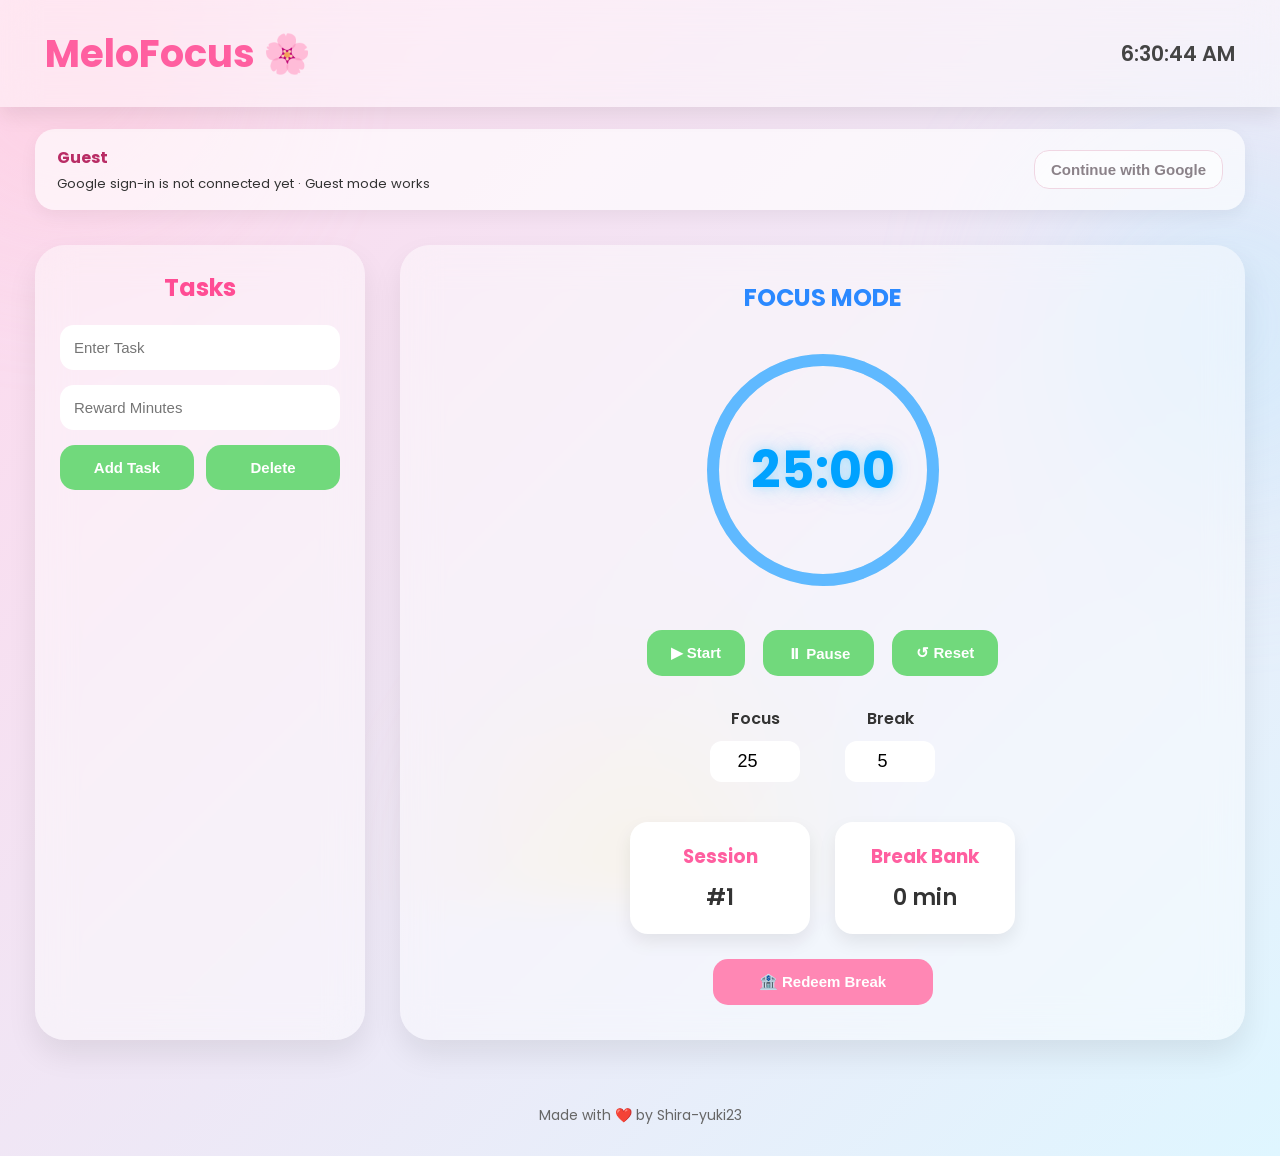
==== index.html @ cd3fe163 "Add session completion sound system" ====
<!DOCTYPE html>
<html lang="en">

<head>
    <meta charset="UTF-8">
    <meta name="viewport" content="width=device-width, initial-scale=1.0">
    <link rel="manifest" href="manifest.json">
    <link rel="icon" type="image/png" sizes="192x192" href="icons/icon-192.png">
    <meta name="theme-color" content="#4ade80">
    <title>MeloFocus</title>

    <!-- Google Font -->
    <link rel="preconnect" href="https://fonts.googleapis.com">
    <link rel="preconnect" href="https://fonts.gstatic.com" crossorigin>

    <link href="https://fonts.googleapis.com/css2?family=Poppins:wght@300;400;500;600;700&display=swap"
        rel="stylesheet">

    <link rel="stylesheet" href="style.css">
</head>

<body>

    <!-- Floating Background -->
    <div class="background">
        <div class="blob blob1"></div>
        <div class="blob blob2"></div>
        <div class="blob blob3"></div>
    </div>

    <!-- Header -->

    <header>

        <h1>MeloFocus 🌸</h1>

        <div id="currentTime">
            00:00:00
        </div>

    </header>


    <section class="account-bar" aria-label="Account">
        <div><strong id="accountName">Guest</strong><p id="syncStatus" role="status">Saved on this browser</p></div>
        <div class="account-actions">
            <button id="googleSignIn" type="button">Continue with Google</button>
            <button id="syncRetry" type="button" hidden>Retry sync</button>
            <button id="googleSignOut" type="button" hidden>Sign out</button>
        </div>
        <div id="syncConflict" hidden>
            <p>Progress changed on another device. Choose a copy to continue syncing.</p>
            <button id="useCloudProgress" type="button">Use cloud copy</button>
            <button id="keepLocalProgress" type="button">Keep this device</button>
        </div>
    </section>

    <main>

        <!-- ===================== -->
        <!-- LEFT PANEL -->
        <!-- ===================== -->

        <aside class="left-panel">

            <h2>Tasks</h2>

            <input
                type="text"
                id="taskInput"
                placeholder="Enter Task">

            <input
                type="number"
                id="rewardInput"
                placeholder="Reward Minutes">

            <div class="task-buttons">

                <button id="addTaskBtn">
                    Add Task
                </button>

                <button id="deleteTaskBtn">
                    Delete
                </button>

            </div>

            <ul id="taskList">

            </ul>

        </aside>



        <!-- ===================== -->
        <!-- TIMER -->
        <!-- ===================== -->

        <section class="timer-panel">

            <h2 id="modeLabel">
                FOCUS MODE
            </h2>


            <div class="timer-circle">

                <svg width="260" height="260">

                    <circle
                        cx="130"
                        cy="130"
                        r="110"
                        class="bg-circle">
                    </circle>

                    <circle
                        cx="130"
                        cy="130"
                        r="110"
                        class="progress-circle"
                        id="progressCircle">
                    </circle>

                </svg>

                <div class="timer-text"
                    id="timer">

                    25:00

                </div>

            </div>



            <div class="timer-buttons">

                <button id="startBtn">
                    ▶ Start
                </button>

                <button id="pauseBtn">
                    ⏸ Pause
                </button>

                <button id="resetBtn">
                    ↺ Reset
                </button>

            </div>



            <div class="settings">

                <div class="setting-box">

                    <label>

                        Focus

                    </label>

                    <input
                        type="number"
                        id="focusMinutes"
                        value="25"
                        min="1"
                        max="300">

                </div>

                <div class="setting-box">

                    <label>

                        Break

                    </label>

                    <input
                        type="number"
                        id="breakMinutes"
                        value="5"
                        min="1"
                        max="120">

                </div>

            </div>



            <div class="stats">

                <div class="card">

                    <h3>

                        Session

                    </h3>

                    <p id="sessionCount">

                        #1

                    </p>

                </div>


                <div class="card">

                    <h3>

                        Break Bank

                    </h3>

                    <p id="breakBank">

                        0 min

                    </p>

                </div>

            </div>


            <button
                id="redeemBtn"
                class="redeem">

                🏦 Redeem Break

            </button>

        </section>

    </main>



    <!-- ========================== -->
    <!-- BREAK POPUP -->
    <!-- ========================== -->

    <div
        id="popupOverlay"
        class="hidden">

        <div class="popup">

            <h2>

                🌸 Session Complete

            </h2>

            <p>

                Would you like to take a break?

                <span id="breakDecisionCountdown" style="display: block; font-size: 0.85em; margin-top: 8px;">Focus starts automatically in 20 seconds.</span>

            </p>

            <div class="popup-buttons">

                <button
                    id="takeBreak">

                    Yes

                </button>

                <button
                    id="skipBreak">

                    Skip & Earn

                </button>

            </div>

        </div>

    </div>



    <!-- ========================== -->
    <!-- REDEEM POPUP -->
    <!-- ========================== -->

    <div
        id="redeemOverlay"
        class="hidden">

        <div class="popup">

            <h2>

                Redeem Break 🌸

            </h2>

            <p>

                How many minutes?

            </p>

            <input
                type="number"
                id="redeemMinutes"
                value="5"
                min="1">

            <div class="popup-buttons">

                <button
                    id="confirmRedeem">

                    Start Break

                </button>

                <button
                    id="cancelRedeem">

                    Cancel

                </button>

            </div>

        </div>

    </div>



    <!-- ========================== -->
    <!-- FOOTER -->
    <!-- ========================== -->

    <footer>

        Made with ❤️ by Shira-yuki23

    </footer>


    <script src="script.js"></script>
    <script src="firebase-config.js"></script>
    <script src="google-account.js"></script>

</body>

</html>
---- style.css ----
/* ===================================
   MELOFOCUS
   STYLE.CSS
   PART 2A
=================================== */

*{
    margin:0;
    padding:0;
    box-sizing:border-box;
}

body{

    font-family:'Poppins',sans-serif;

    background:linear-gradient(135deg,#ffd8ec,#dff6ff);

    min-height:100vh;

    overflow-x:hidden;

    color:#333;
}


/* ===============================
   Floating Background
================================ */

.background{

    position:fixed;

    inset:0;

    z-index:-2;

    overflow:hidden;
}

.blob{

    position:absolute;

    border-radius:50%;

    filter:blur(90px);

    opacity:.45;

    animation:float 15s ease-in-out infinite;
}

.blob1{

    width:300px;

    height:300px;

    background:#ffc6d9;

    top:-80px;

    left:-80px;
}

.blob2{

    width:350px;

    height:350px;

    background:#bde9ff;

    right:-120px;

    top:150px;

    animation-delay:3s;
}

.blob3{

    width:260px;

    height:260px;

    background:#ffe9a8;

    bottom:-100px;

    left:40%;

    animation-delay:6s;
}

@keyframes float{

    0%{

        transform:translateY(0px)
                  translateX(0px);
    }

    50%{

        transform:translateY(-35px)
                  translateX(25px);
    }

    100%{

        transform:translateY(0px)
                  translateX(0px);
    }

}



/* ===============================
 Header
================================ */

header{

    display:flex;

    justify-content:space-between;

    align-items:center;

    padding:25px 45px;

    background:rgba(255,255,255,.45);

    backdrop-filter:blur(18px);

    box-shadow:0 8px 20px rgba(0,0,0,.08);
}

header h1{

    font-size:2.4rem;

    color:#ff5fa0;
}

#currentTime{

    font-size:1.3rem;

    font-weight:600;

    color:#444;
}


/* ===============================
 Layout
================================ */

main{

    display:grid;

    grid-template-columns:330px 1fr;

    gap:35px;

    padding:35px;

}


/* ===============================
 Left Panel
================================ */

.left-panel{

    background:rgba(255,255,255,.45);

    backdrop-filter:blur(18px);

    border-radius:30px;

    padding:25px;

    box-shadow:0 15px 30px rgba(0,0,0,.08);

}

.left-panel h2{

    text-align:center;

    color:#ff4d94;

    margin-bottom:20px;
}

.left-panel input{

    width:100%;

    padding:14px;

    margin-bottom:15px;

    border:none;

    border-radius:14px;

    background:white;

    font-size:15px;

    outline:none;
}

.task-buttons{

    display:flex;

    gap:12px;

    margin-bottom:20px;
}

.task-buttons button{

    flex:1;
}


/* ===============================
 Task List
================================ */

#taskList{

    list-style:none;

    display:flex;

    flex-direction:column;

    gap:12px;

    max-height:470px;

    overflow-y:auto;
}

#taskList li{

    background:white;

    border-radius:15px;

    padding:14px;

    display:flex;

    justify-content:space-between;

    align-items:center;

    box-shadow:0 5px 15px rgba(0,0,0,.08);

    transition:.3s;
}

#taskList li:hover{

    transform:translateY(-3px);
}


/* ===============================
 Timer Panel
================================ */

.timer-panel{

    background:rgba(255,255,255,.45);

    backdrop-filter:blur(18px);

    border-radius:30px;

    padding:35px;

    display:flex;

    flex-direction:column;

    align-items:center;

    box-shadow:0 15px 30px rgba(0,0,0,.08);

}

#modeLabel{

    color:#2b89ff;

    margin-bottom:25px;

    font-size:1.5rem;
}


/* ===============================
 Timer Circle
================================ */

.timer-circle{

    position:relative;

    width:260px;

    height:260px;

    margin-bottom:30px;
}

.timer-circle svg{

    transform:rotate(-90deg);
}

.bg-circle{

    fill:none;

    stroke:#ececec;

    stroke-width:12;
}

.progress-circle{

    fill:none;

    stroke:#5fb9ff;

    stroke-width:12;

    stroke-linecap:round;

    stroke-dasharray:691;

    stroke-dashoffset:0;

    transition:stroke-dashoffset .8s linear;
}

.timer-text{

    position:absolute;

    inset:0;

    display:flex;

    justify-content:center;

    align-items:center;

    font-size:3.2rem;

    font-weight:700;

    color:#00a2ff;
}


/* ===============================
 Buttons
================================ */

button{

    cursor:pointer;

    border:none;

    border-radius:15px;

    padding:14px 24px;

    font-size:15px;

    font-weight:600;

    transition:.3s;
}

button:hover{

    transform:translateY(-3px);

    box-shadow:0 8px 18px rgba(0,0,0,.15);
}

.timer-buttons{

    display:flex;

    gap:18px;

    margin-bottom:30px;
}

.timer-buttons button{

    background:#71d97c;

    color:white;
}

.task-buttons button{

    background:#71d97c;

    color:white;
}

.redeem{

    background:#ff87b4;

    color:white;

    margin-top:25px;

    width:220px;
}


/* ===============================
 Settings
================================ */

.settings{

    display:flex;

    gap:45px;

    margin-bottom:30px;
}

.setting-box{

    text-align:center;
}

.setting-box label{

    display:block;

    margin-bottom:10px;

    font-weight:600;
}

.setting-box input{

    width:90px;

    padding:10px;

    border:none;

    border-radius:12px;

    text-align:center;

    font-size:18px;
}


/* ===============================
 Stats
================================ */

.stats{

    display:flex;

    gap:25px;

    margin-top:10px;
}

.card{

    width:180px;

    background:white;

    border-radius:18px;

    padding:20px;

    text-align:center;

    box-shadow:0 8px 18px rgba(0,0,0,.08);
}

.card h3{

    color:#ff5fa0;

    margin-bottom:10px;
}

.card p{

    font-size:22px;

    font-weight:600;
}


/* ===============================
 Footer
================================ */

footer{

    text-align:center;

    padding:30px;

    color:#666;

    font-size:14px;
}
/* ===================================
   MELOFOCUS
   STYLE.CSS
   PART 2B
=================================== */


/* ===============================
   Hidden Utility
================================ */

.hidden{
    display:none;
}


/* ===============================
   Popup Overlay
================================ */

#popupOverlay,
#redeemOverlay{

    position:fixed;

    inset:0;

    background:rgba(0,0,0,.45);

    display:flex;

    justify-content:center;

    align-items:center;

    z-index:1000;

    animation:fadeIn .3s;
}


/* when JS adds .hidden */

#popupOverlay.hidden,
#redeemOverlay.hidden{

    display:none;
}


.popup{

    width:360px;

    background:white;

    border-radius:25px;

    padding:35px;

    text-align:center;

    box-shadow:0 20px 40px rgba(0,0,0,.18);

    animation:popup .35s ease;
}

.popup h2{

    color:#ff5fa0;

    margin-bottom:18px;
}

.popup p{

    margin-bottom:20px;

    color:#555;
}

.popup input{

    width:100%;

    padding:14px;

    border:none;

    border-radius:14px;

    background:#f3f6fb;

    text-align:center;

    font-size:18px;

    margin-bottom:20px;

    outline:none;
}

.popup-buttons{

    display:flex;

    gap:12px;
}

.popup-buttons button{

    flex:1;

    background:#71d97c;

    color:white;
}

.popup-buttons button:last-child{

    background:#ff8cb5;
}



/* ===============================
   Task Items
================================ */

.task-item{

    display:flex;

    align-items:center;

    gap:12px;
}

.task-item input[type="checkbox"]{

    width:20px;

    height:20px;

    accent-color:#6dcf79;

    cursor:pointer;
}

.task-name{

    font-weight:500;
}

.reward{

    color:#ff5fa0;

    font-size:14px;

    font-weight:600;
}



/* ===============================
   Scrollbar
================================ */

#taskList::-webkit-scrollbar{

    width:8px;
}

#taskList::-webkit-scrollbar-thumb{

    background:#ffd1e3;

    border-radius:20px;
}

#taskList::-webkit-scrollbar-track{

    background:transparent;
}



/* ===============================
   Inputs
================================ */

input{

    transition:.25s;
}

input:focus{

    box-shadow:0 0 0 3px rgba(126,192,255,.35);
}



/* ===============================
   Button Effects
================================ */

button:active{

    transform:scale(.96);
}

button:hover{

    filter:brightness(1.05);
}



/* ===============================
   Card Hover
================================ */

.card{

    transition:.3s;
}

.card:hover{

    transform:translateY(-6px);

    box-shadow:0 15px 30px rgba(0,0,0,.12);
}



/* ===============================
   Timer Glow
================================ */

.timer-text{

    text-shadow:

    0 0 10px rgba(0,180,255,.20),

    0 0 20px rgba(0,180,255,.18),

    0 0 40px rgba(0,180,255,.12);
}



/* ===============================
   Header Animation
================================ */

header h1{

    animation:fadeDown .8s;
}



/* ===============================
   Animations
================================ */

@keyframes popup{

    from{

        opacity:0;

        transform:translateY(35px) scale(.9);
    }

    to{

        opacity:1;

        transform:translateY(0) scale(1);
    }
}

@keyframes fadeIn{

    from{

        opacity:0;
    }

    to{

        opacity:1;
    }
}

@keyframes fadeDown{

    from{

        opacity:0;

        transform:translateY(-20px);
    }

    to{

        opacity:1;

        transform:translateY(0);
    }
}



/* ===============================
   Responsive
================================ */

@media(max-width:1000px){

    main{

        grid-template-columns:1fr;
    }

    .left-panel{

        order:2;
    }

    .timer-panel{

        order:1;
    }

    .stats{

        flex-direction:column;

        align-items:center;
    }

    .settings{

        flex-direction:column;

        gap:20px;
    }

    .timer-buttons{

        flex-wrap:wrap;

        justify-content:center;
    }

}



@media(max-width:650px){

    header{

        flex-direction:column;

        gap:15px;

        text-align:center;
    }

    .timer-circle{

        width:220px;

        height:220px;
    }

    .timer-circle svg{

        width:220px;

        height:220px;
    }

    .timer-text{

        font-size:2.5rem;
    }

    .popup{

        width:90%;
    }

    .card{

        width:100%;
    }

    .redeem{

        width:100%;
    }

    .timer-buttons button{

        width:100%;
    }

}



/* ===============================
   Nice Selection
================================ */

::selection{

    background:#ffc6df;

    color:#333;
}

/* Google account and sync */
.account-bar { margin: 22px 35px 0; padding: 16px 22px; border-radius: 20px;
    display: flex; align-items: center; justify-content: space-between; gap: 14px; flex-wrap: wrap;
    background: rgba(255,255,255,.65); box-shadow: 0 6px 18px rgba(0,0,0,.05); }
.account-bar strong { color: #b92c65; }
.account-bar p { font-size: .82rem; margin-top: 4px; }
.account-actions { display: flex; gap: 10px; flex-wrap: wrap; }
.account-bar button { background: white; border: 1px solid #ecc2d3; color: #44343c; padding: 10px 16px; }
.account-bar button:disabled { opacity: .6; cursor: default; transform: none; }
.account-bar [hidden] { display: none; }
#syncConflict { width: 100%; border-top: 1px solid #ecc2d3; padding-top: 12px; }
#syncConflict button { margin: 10px 8px 0 0; }
@media(max-width:650px) { .account-bar { margin: 18px 20px 0; } }
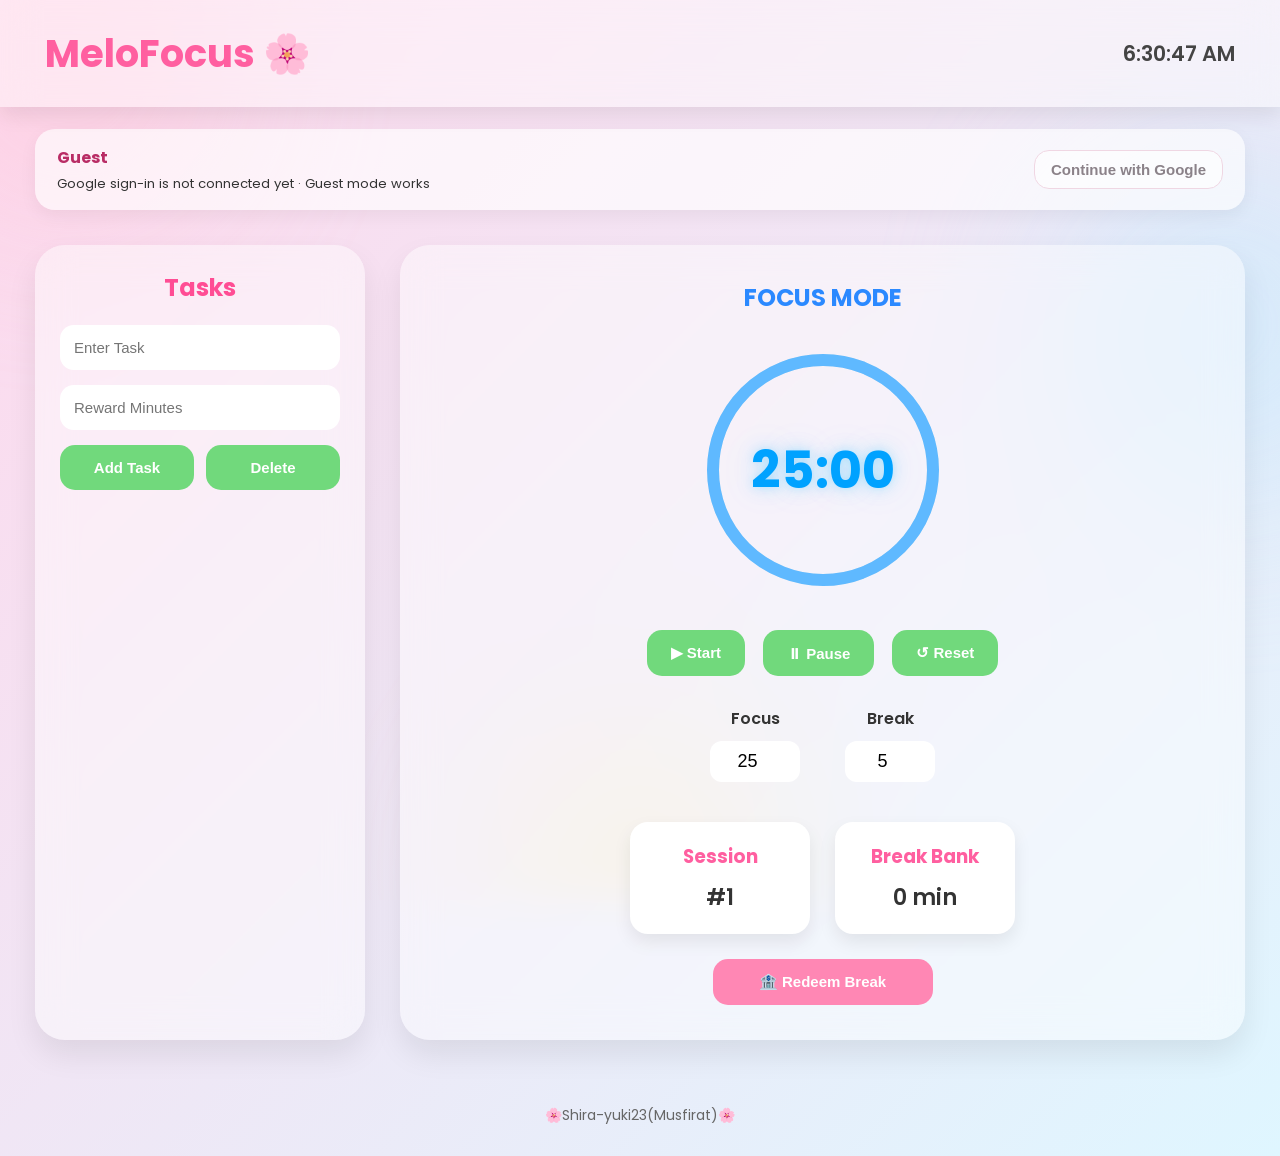
==== commit 1d605ffb: "Update footer text with new signature" ====
--- a/index.html
+++ b/index.html
@@ -354,7 +354,7 @@
 
     <footer>
 
-        Made with ❤️ by Shira-yuki23
+         🌸Shira-yuki23(Musfirat)🌸
 
     </footer>
 
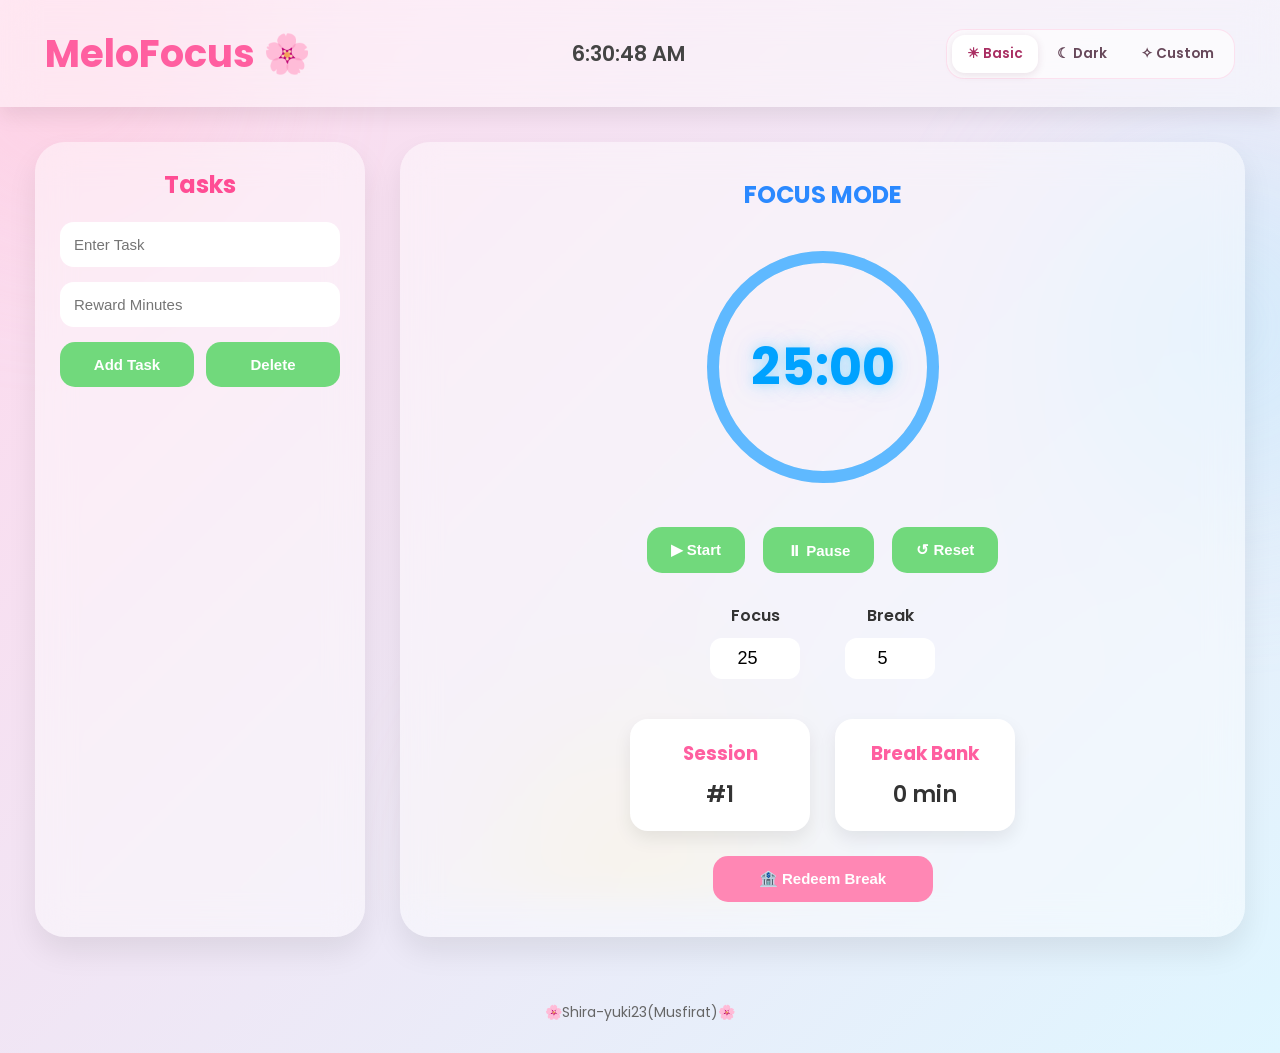
==== commit 09f32371: "Update Melo Timer" ====
--- a/index.html
+++ b/index.html
@@ -16,6 +16,7 @@
     <link href="https://fonts.googleapis.com/css2?family=Poppins:wght@300;400;500;600;700&display=swap"
         rel="stylesheet">
 
+    <script src="theme.js"></script>
     <link rel="stylesheet" href="style.css">
 </head>
 
@@ -38,21 +39,20 @@
             00:00:00
         </div>
 
+        <div class="theme-switch" role="group" aria-label="Appearance">
+            <button type="button" data-theme-choice="basic" aria-pressed="true">☀ Basic</button>
+            <button type="button" data-theme-choice="dark" aria-pressed="false">☾ Dark</button>
+            <button type="button" data-theme-choice="custom" aria-pressed="false">✧ Custom</button>
+        </div>
     </header>
 
 
-    <section class="account-bar" aria-label="Account">
-        <div><strong id="accountName">Guest</strong><p id="syncStatus" role="status">Saved on this browser</p></div>
-        <div class="account-actions">
-            <button id="googleSignIn" type="button">Continue with Google</button>
-            <button id="syncRetry" type="button" hidden>Retry sync</button>
-            <button id="googleSignOut" type="button" hidden>Sign out</button>
-        </div>
-        <div id="syncConflict" hidden>
-            <p>Progress changed on another device. Choose a copy to continue syncing.</p>
-            <button id="useCloudProgress" type="button">Use cloud copy</button>
-            <button id="keepLocalProgress" type="button">Keep this device</button>
-        </div>
+    <section id="customBackgroundPicker" class="background-picker" aria-label="Custom backgrounds" hidden>
+        <div class="background-picker-heading">
+            <h2>Choose your scenery</h2>
+            <p id="selectedBackground" role="status">Moon</p>
+        </div>
+        <div id="backgroundChoices" class="background-choices" role="group" aria-label="Background choices"></div>
     </section>
 
     <main>
@@ -360,8 +360,6 @@
 
 
     <script src="script.js"></script>
-    <script src="firebase-config.js"></script>
-    <script src="google-account.js"></script>
 
 </body>
 
--- a/style.css
+++ b/style.css
@@ -972,16 +972,91 @@
     color:#333;
 }
 
-/* Google account and sync */
-.account-bar { margin: 22px 35px 0; padding: 16px 22px; border-radius: 20px;
-    display: flex; align-items: center; justify-content: space-between; gap: 14px; flex-wrap: wrap;
-    background: rgba(255,255,255,.65); box-shadow: 0 6px 18px rgba(0,0,0,.05); }
-.account-bar strong { color: #b92c65; }
-.account-bar p { font-size: .82rem; margin-top: 4px; }
-.account-actions { display: flex; gap: 10px; flex-wrap: wrap; }
-.account-bar button { background: white; border: 1px solid #ecc2d3; color: #44343c; padding: 10px 16px; }
-.account-bar button:disabled { opacity: .6; cursor: default; transform: none; }
-.account-bar [hidden] { display: none; }
-#syncConflict { width: 100%; border-top: 1px solid #ecc2d3; padding-top: 12px; }
-#syncConflict button { margin: 10px 8px 0 0; }
-@media(max-width:650px) { .account-bar { margin: 18px 20px 0; } }
+/* Appearance: Basic keeps the original palette. */
+.theme-switch { display: inline-flex; gap: 4px; padding: 5px; border-radius: 18px;
+    background: rgba(255,255,255,.6); border: 1px solid rgba(255,95,160,.16); }
+.theme-switch button { padding: 9px 15px; border-radius: 13px; background: transparent;
+    color: #67485a; font: inherit; font-size: .85rem; font-weight: 600; }
+.theme-switch button[aria-pressed="true"] { background: #fff; color: #a92e62;
+    box-shadow: 0 2px 8px rgba(100,30,65,.12); }
+.theme-switch button:hover { transform: none; }
+button:focus-visible { outline: 3px solid #60b9ee; outline-offset: 3px; }
+html:is([data-theme="dark"], [data-theme="custom"]) { color-scheme: dark; --bank-text: #e9eaf1; --bank-negative: #ff9ba8; }
+html:is([data-theme="dark"], [data-theme="custom"]) body { background: linear-gradient(135deg,#10131c,#1a1b29); color: #e9eaf1; }
+html:is([data-theme="dark"], [data-theme="custom"]) .blob { opacity: .13; }
+html:is([data-theme="dark"], [data-theme="custom"]) .blob1 { background: #b2507c; }
+html:is([data-theme="dark"], [data-theme="custom"]) .blob2 { background: #4778a5; }
+html:is([data-theme="dark"], [data-theme="custom"]) .blob3 { background: #7b638b; }
+html:is([data-theme="dark"], [data-theme="custom"]) header { background: rgba(18,21,30,.88); box-shadow: 0 8px 24px rgba(0,0,0,.2); }
+html:is([data-theme="dark"], [data-theme="custom"]) header h1,
+html:is([data-theme="dark"], [data-theme="custom"]) .left-panel h2,
+html:is([data-theme="dark"], [data-theme="custom"]) .card h3,
+html:is([data-theme="dark"], [data-theme="custom"]) .popup h2 { color: #ffadd0; }
+html:is([data-theme="dark"], [data-theme="custom"]) #currentTime { color: #d8d9e6; }
+html:is([data-theme="dark"], [data-theme="custom"]) .left-panel,
+html:is([data-theme="dark"], [data-theme="custom"]) .timer-panel { background: rgba(30,33,47,.88); box-shadow: 0 15px 30px rgba(0,0,0,.22);
+    border: 1px solid rgba(193,201,231,.09); }
+html:is([data-theme="dark"], [data-theme="custom"]) .left-panel input,
+html:is([data-theme="dark"], [data-theme="custom"]) .setting-box input,
+html:is([data-theme="dark"], [data-theme="custom"]) .popup input { background: #141923; color: #f1eff8; border: 1px solid #41495d; }
+html:is([data-theme="dark"], [data-theme="custom"]) input::placeholder { color: #a9adbf; opacity: 1; }
+html:is([data-theme="dark"], [data-theme="custom"]) input:focus { box-shadow: 0 0 0 3px rgba(142,200,255,.25); }
+html:is([data-theme="dark"], [data-theme="custom"]) #taskList li,
+html:is([data-theme="dark"], [data-theme="custom"]) .card { background: #272c3c; color: #e9eaf1; box-shadow: 0 5px 16px rgba(0,0,0,.16); }
+html:is([data-theme="dark"], [data-theme="custom"]) #taskList li.selected { outline: 2px solid #e6a1c1; outline-offset: -2px; }
+html:is([data-theme="dark"], [data-theme="custom"]) .reward { color: #ffadd0; }
+html:is([data-theme="dark"], [data-theme="custom"]) #modeLabel { color: #a7cfff; }
+html:is([data-theme="dark"], [data-theme="custom"]) .timer-text { color: #b4d9ff; text-shadow: 0 0 25px rgba(125,184,255,.15); }
+html:is([data-theme="dark"], [data-theme="custom"]) .bg-circle { stroke: #343b50; }
+html:is([data-theme="dark"], [data-theme="custom"]) .progress-circle { stroke: #9bcaff; }
+html:is([data-theme="dark"], [data-theme="custom"]) .timer-buttons button,
+html:is([data-theme="dark"], [data-theme="custom"]) .task-buttons button,
+html:is([data-theme="dark"], [data-theme="custom"]) .popup-buttons button { background: #9bd8ba; color: #14281f; }
+html:is([data-theme="dark"], [data-theme="custom"]) .redeem,
+html:is([data-theme="dark"], [data-theme="custom"]) .popup-buttons button:last-child { background: #e8acca; color: #34202d; }
+html:is([data-theme="dark"], [data-theme="custom"]) #popupOverlay,
+html:is([data-theme="dark"], [data-theme="custom"]) #redeemOverlay { background: rgba(5,8,15,.78); }
+html:is([data-theme="dark"], [data-theme="custom"]) .popup { background: #222737; border: 1px solid #41495d; box-shadow: 0 20px 60px rgba(0,0,0,.45); }
+html:is([data-theme="dark"], [data-theme="custom"]) .popup p,
+html:is([data-theme="dark"], [data-theme="custom"]) footer { color: #bac0d2; }
+html:is([data-theme="dark"], [data-theme="custom"]) #taskList::-webkit-scrollbar-thumb { background: #675267; }
+html:is([data-theme="dark"], [data-theme="custom"]) .theme-switch { background: #1c2130; border-color: #41495d; }
+html:is([data-theme="dark"], [data-theme="custom"]) .theme-switch button { color: #bac0d2; }
+html:is([data-theme="dark"], [data-theme="custom"]) .theme-switch button[aria-pressed="true"] { background: #3b3146; color: #ffd1e5; box-shadow: none; }
+html:is([data-theme="dark"], [data-theme="custom"]) ::selection { background: #71516b; color: #fff; }
+@media (min-width:651px) and (max-width:950px) { header { flex-wrap: wrap; gap: 18px; } }
+@media (prefers-reduced-motion: reduce) { .blob { animation: none; } }
+/* Custom GIF scenery */
+html[data-theme="custom"] .background {
+    background-color: #111723;
+    background-image: linear-gradient(rgba(8,12,22,.2), rgba(8,12,22,.38)), var(--custom-background);
+    background-size: cover;
+    background-position: center;
+    background-repeat: no-repeat;
+}
+html[data-theme="custom"] .blob { display: none; }
+html[data-theme="custom"] header { background: rgba(15,19,29,.72); }
+html[data-theme="custom"] .left-panel,
+html[data-theme="custom"] .timer-panel { background: rgba(22,27,40,.72); backdrop-filter: blur(12px); }
+html[data-theme="custom"] footer { color: #eeeefa; text-shadow: 0 1px 4px #000; }
+.background-picker { margin: 22px 35px 0; padding: 18px 22px; border-radius: 24px;
+    background: rgba(18,23,35,.83); border: 1px solid rgba(200,210,240,.15); backdrop-filter: blur(12px); }
+.background-picker[hidden] { display: none; }
+.background-picker-heading { display: flex; align-items: baseline; justify-content: space-between; gap: 12px; margin-bottom: 12px; }
+.background-picker h2 { font-size: 1rem; color: #ffbdd8; }
+.background-picker p { font-size: .85rem; color: #ccd8ed; }
+.background-choices { display: grid; grid-template-columns: repeat(5,minmax(0,1fr)); gap: 12px; }
+.background-choice { padding: 5px; overflow: hidden; min-width: 0; border: 2px solid transparent;
+    background: #252c3d; color: #e9eaf1; border-radius: 14px; }
+.background-choice img { display: block; width: 100%; height: 85px; object-fit: cover; border-radius: 8px; }
+.background-choice span { display: block; padding: 7px 2px 3px; font-size: .8rem; }
+.background-choice[aria-pressed="true"] { border-color: #ffc0db; background: #453347; }
+.background-choice[aria-pressed="true"] span::before { content: "✓ "; }
+.background-choice:hover { transform: translateY(-2px); }
+@media(max-width:950px) { header { flex-wrap: wrap; gap: 16px; } }
+@media(max-width:650px) {
+    .background-picker { margin: 20px 20px 0; padding: 16px; }
+    .background-choices { grid-template-columns: repeat(2,minmax(0,1fr)); gap: 10px; }
+    .background-choice img { height: 90px; }
+    .theme-switch button { padding: 9px 12px; }
+}
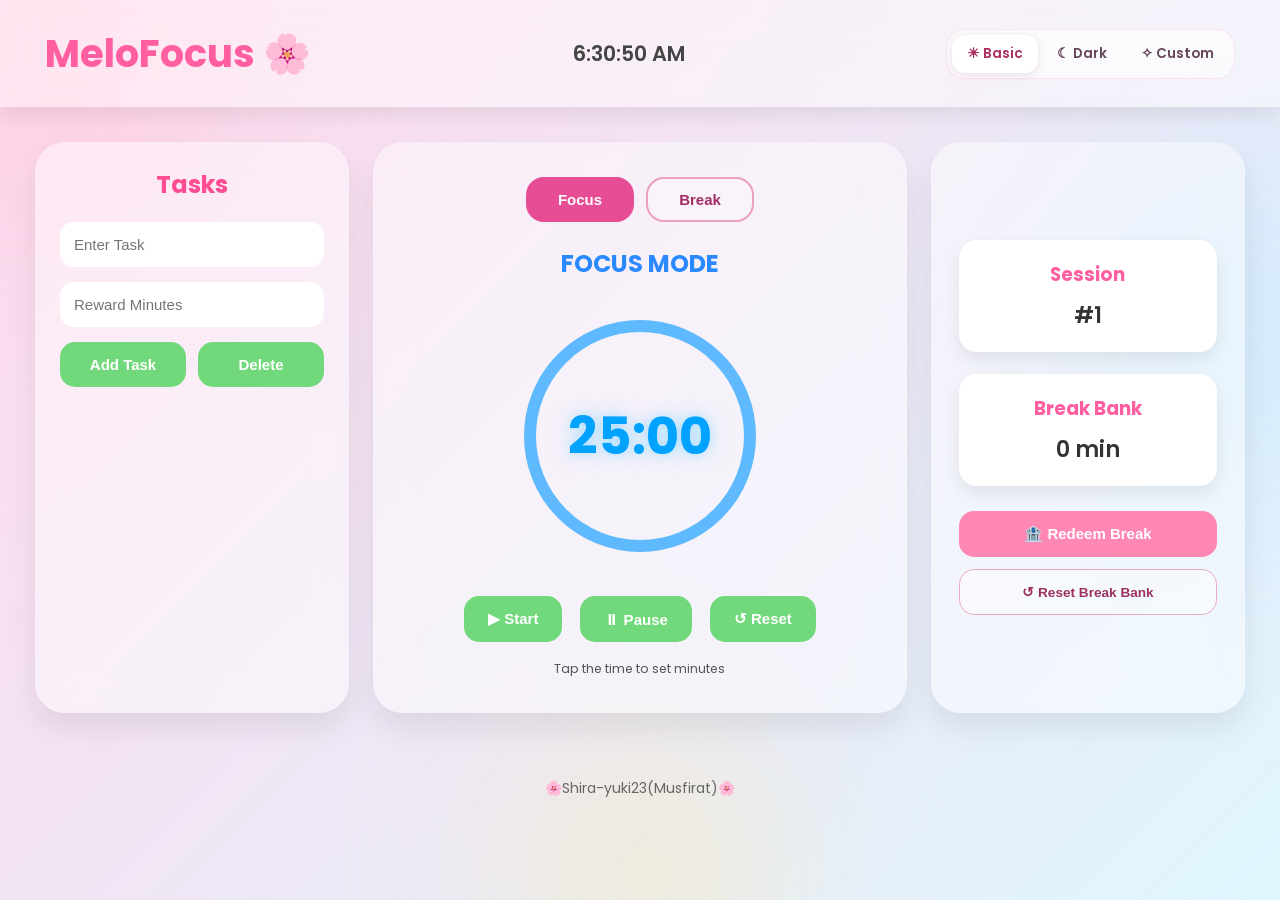
==== commit 94774531: "3tier" ====
--- a/index.html
+++ b/index.html
@@ -39,23 +39,21 @@
             00:00:00
         </div>
 
+        <div class="appearance-controls">
         <div class="theme-switch" role="group" aria-label="Appearance">
             <button type="button" data-theme-choice="basic" aria-pressed="true">☀ Basic</button>
             <button type="button" data-theme-choice="dark" aria-pressed="false">☾ Dark</button>
             <button type="button" data-theme-choice="custom" aria-pressed="false">✧ Custom</button>
         </div>
+        <label id="customBackgroundPicker" class="scenery-select" hidden>
+            <span>Scenery</span>
+            <select id="backgroundChoices" aria-label="Choose scenery"></select>
+        </label>
+        </div>
     </header>
 
 
-    <section id="customBackgroundPicker" class="background-picker" aria-label="Custom backgrounds" hidden>
-        <div class="background-picker-heading">
-            <h2>Choose your scenery</h2>
-            <p id="selectedBackground" role="status">Moon</p>
-        </div>
-        <div id="backgroundChoices" class="background-choices" role="group" aria-label="Background choices"></div>
-    </section>
-
-    <main>
+<main>
 
         <!-- ===================== -->
         <!-- LEFT PANEL -->
@@ -100,6 +98,10 @@
         <!-- ===================== -->
 
         <section class="timer-panel">
+            <div class="mode-switch" role="group" aria-label="Timer mode">
+                <button id="focusModeBtn" type="button" aria-pressed="true">Focus</button>
+                <button id="breakModeBtn" type="button" aria-pressed="false">Break</button>
+            </div>
 
             <h2 id="modeLabel">
                 FOCUS MODE
@@ -127,12 +129,7 @@
 
                 </svg>
 
-                <div class="timer-text"
-                    id="timer">
-
-                    25:00
-
-                </div>
+                <input class="timer-text" id="timer" type="text" inputmode="numeric" value="25:00" aria-label="Timer duration in minutes. Select Focus or Break, then edit here." autocomplete="off" spellcheck="false">
 
             </div>
 
@@ -156,46 +153,13 @@
 
 
 
-            <div class="settings">
-
-                <div class="setting-box">
-
-                    <label>
-
-                        Focus
-
-                    </label>
-
-                    <input
-                        type="number"
-                        id="focusMinutes"
-                        value="25"
-                        min="1"
-                        max="300">
-
-                </div>
-
-                <div class="setting-box">
-
-                    <label>
-
-                        Break
-
-                    </label>
-
-                    <input
-                        type="number"
-                        id="breakMinutes"
-                        value="5"
-                        min="1"
-                        max="120">
-
-                </div>
-
-            </div>
-
-
-
+            <p class="timer-edit-hint" id="timerEditHint">Tap the time to set minutes</p>
+            <input type="hidden" id="focusMinutes" value="25">
+            <input type="hidden" id="breakMinutes" value="5">
+
+        </section>
+
+        <section class="progress-panel" aria-label="Session and break bank">
             <div class="stats">
 
                 <div class="card">
@@ -241,6 +205,7 @@
                 🏦 Redeem Break
 
             </button>
+            <button id="resetBankBtn" type="button" class="reset-bank">↺ Reset Break Bank</button>
 
         </section>
 
--- a/style.css
+++ b/style.css
@@ -971,92 +971,145 @@
 
     color:#333;
 }
-
-/* Appearance: Basic keeps the original palette. */
-.theme-switch { display: inline-flex; gap: 4px; padding: 5px; border-radius: 18px;
-    background: rgba(255,255,255,.6); border: 1px solid rgba(255,95,160,.16); }
-.theme-switch button { padding: 9px 15px; border-radius: 13px; background: transparent;
-    color: #67485a; font: inherit; font-size: .85rem; font-weight: 600; }
-.theme-switch button[aria-pressed="true"] { background: #fff; color: #a92e62;
-    box-shadow: 0 2px 8px rgba(100,30,65,.12); }
-.theme-switch button:hover { transform: none; }
-button:focus-visible { outline: 3px solid #60b9ee; outline-offset: 3px; }
-html:is([data-theme="dark"], [data-theme="custom"]) { color-scheme: dark; --bank-text: #e9eaf1; --bank-negative: #ff9ba8; }
-html:is([data-theme="dark"], [data-theme="custom"]) body { background: linear-gradient(135deg,#10131c,#1a1b29); color: #e9eaf1; }
-html:is([data-theme="dark"], [data-theme="custom"]) .blob { opacity: .13; }
-html:is([data-theme="dark"], [data-theme="custom"]) .blob1 { background: #b2507c; }
-html:is([data-theme="dark"], [data-theme="custom"]) .blob2 { background: #4778a5; }
-html:is([data-theme="dark"], [data-theme="custom"]) .blob3 { background: #7b638b; }
-html:is([data-theme="dark"], [data-theme="custom"]) header { background: rgba(18,21,30,.88); box-shadow: 0 8px 24px rgba(0,0,0,.2); }
-html:is([data-theme="dark"], [data-theme="custom"]) header h1,
-html:is([data-theme="dark"], [data-theme="custom"]) .left-panel h2,
-html:is([data-theme="dark"], [data-theme="custom"]) .card h3,
-html:is([data-theme="dark"], [data-theme="custom"]) .popup h2 { color: #ffadd0; }
-html:is([data-theme="dark"], [data-theme="custom"]) #currentTime { color: #d8d9e6; }
-html:is([data-theme="dark"], [data-theme="custom"]) .left-panel,
-html:is([data-theme="dark"], [data-theme="custom"]) .timer-panel { background: rgba(30,33,47,.88); box-shadow: 0 15px 30px rgba(0,0,0,.22);
-    border: 1px solid rgba(193,201,231,.09); }
-html:is([data-theme="dark"], [data-theme="custom"]) .left-panel input,
-html:is([data-theme="dark"], [data-theme="custom"]) .setting-box input,
-html:is([data-theme="dark"], [data-theme="custom"]) .popup input { background: #141923; color: #f1eff8; border: 1px solid #41495d; }
-html:is([data-theme="dark"], [data-theme="custom"]) input::placeholder { color: #a9adbf; opacity: 1; }
-html:is([data-theme="dark"], [data-theme="custom"]) input:focus { box-shadow: 0 0 0 3px rgba(142,200,255,.25); }
-html:is([data-theme="dark"], [data-theme="custom"]) #taskList li,
-html:is([data-theme="dark"], [data-theme="custom"]) .card { background: #272c3c; color: #e9eaf1; box-shadow: 0 5px 16px rgba(0,0,0,.16); }
-html:is([data-theme="dark"], [data-theme="custom"]) #taskList li.selected { outline: 2px solid #e6a1c1; outline-offset: -2px; }
-html:is([data-theme="dark"], [data-theme="custom"]) .reward { color: #ffadd0; }
-html:is([data-theme="dark"], [data-theme="custom"]) #modeLabel { color: #a7cfff; }
-html:is([data-theme="dark"], [data-theme="custom"]) .timer-text { color: #b4d9ff; text-shadow: 0 0 25px rgba(125,184,255,.15); }
-html:is([data-theme="dark"], [data-theme="custom"]) .bg-circle { stroke: #343b50; }
-html:is([data-theme="dark"], [data-theme="custom"]) .progress-circle { stroke: #9bcaff; }
-html:is([data-theme="dark"], [data-theme="custom"]) .timer-buttons button,
-html:is([data-theme="dark"], [data-theme="custom"]) .task-buttons button,
-html:is([data-theme="dark"], [data-theme="custom"]) .popup-buttons button { background: #9bd8ba; color: #14281f; }
-html:is([data-theme="dark"], [data-theme="custom"]) .redeem,
-html:is([data-theme="dark"], [data-theme="custom"]) .popup-buttons button:last-child { background: #e8acca; color: #34202d; }
-html:is([data-theme="dark"], [data-theme="custom"]) #popupOverlay,
-html:is([data-theme="dark"], [data-theme="custom"]) #redeemOverlay { background: rgba(5,8,15,.78); }
-html:is([data-theme="dark"], [data-theme="custom"]) .popup { background: #222737; border: 1px solid #41495d; box-shadow: 0 20px 60px rgba(0,0,0,.45); }
-html:is([data-theme="dark"], [data-theme="custom"]) .popup p,
-html:is([data-theme="dark"], [data-theme="custom"]) footer { color: #bac0d2; }
-html:is([data-theme="dark"], [data-theme="custom"]) #taskList::-webkit-scrollbar-thumb { background: #675267; }
-html:is([data-theme="dark"], [data-theme="custom"]) .theme-switch { background: #1c2130; border-color: #41495d; }
-html:is([data-theme="dark"], [data-theme="custom"]) .theme-switch button { color: #bac0d2; }
-html:is([data-theme="dark"], [data-theme="custom"]) .theme-switch button[aria-pressed="true"] { background: #3b3146; color: #ffd1e5; box-shadow: none; }
-html:is([data-theme="dark"], [data-theme="custom"]) ::selection { background: #71516b; color: #fff; }
-@media (min-width:651px) and (max-width:950px) { header { flex-wrap: wrap; gap: 18px; } }
-@media (prefers-reduced-motion: reduce) { .blob { animation: none; } }
-/* Custom GIF scenery */
-html[data-theme="custom"] .background {
-    background-color: #111723;
-    background-image: linear-gradient(rgba(8,12,22,.2), rgba(8,12,22,.38)), var(--custom-background);
-    background-size: cover;
-    background-position: center;
-    background-repeat: no-repeat;
-}
-html[data-theme="custom"] .blob { display: none; }
-html[data-theme="custom"] header { background: rgba(15,19,29,.72); }
-html[data-theme="custom"] .left-panel,
-html[data-theme="custom"] .timer-panel { background: rgba(22,27,40,.72); backdrop-filter: blur(12px); }
-html[data-theme="custom"] footer { color: #eeeefa; text-shadow: 0 1px 4px #000; }
-.background-picker { margin: 22px 35px 0; padding: 18px 22px; border-radius: 24px;
-    background: rgba(18,23,35,.83); border: 1px solid rgba(200,210,240,.15); backdrop-filter: blur(12px); }
-.background-picker[hidden] { display: none; }
-.background-picker-heading { display: flex; align-items: baseline; justify-content: space-between; gap: 12px; margin-bottom: 12px; }
-.background-picker h2 { font-size: 1rem; color: #ffbdd8; }
-.background-picker p { font-size: .85rem; color: #ccd8ed; }
-.background-choices { display: grid; grid-template-columns: repeat(5,minmax(0,1fr)); gap: 12px; }
-.background-choice { padding: 5px; overflow: hidden; min-width: 0; border: 2px solid transparent;
-    background: #252c3d; color: #e9eaf1; border-radius: 14px; }
-.background-choice img { display: block; width: 100%; height: 85px; object-fit: cover; border-radius: 8px; }
-.background-choice span { display: block; padding: 7px 2px 3px; font-size: .8rem; }
-.background-choice[aria-pressed="true"] { border-color: #ffc0db; background: #453347; }
-.background-choice[aria-pressed="true"] span::before { content: "✓ "; }
-.background-choice:hover { transform: translateY(-2px); }
-@media(max-width:950px) { header { flex-wrap: wrap; gap: 16px; } }
-@media(max-width:650px) {
-    .background-picker { margin: 20px 20px 0; padding: 16px; }
-    .background-choices { grid-template-columns: repeat(2,minmax(0,1fr)); gap: 10px; }
-    .background-choice img { height: 90px; }
-    .theme-switch button { padding: 9px 12px; }
+
+/* Appearance: Basic keeps the original palette. */
+.theme-switch { display: inline-flex; gap: 4px; padding: 5px; border-radius: 18px;
+    background: rgba(255,255,255,.6); border: 1px solid rgba(255,95,160,.16); }
+.theme-switch button { padding: 9px 15px; border-radius: 13px; background: transparent;
+    color: #67485a; font: inherit; font-size: .85rem; font-weight: 600; }
+.theme-switch button[aria-pressed="true"] { background: #fff; color: #a92e62;
+    box-shadow: 0 2px 8px rgba(100,30,65,.12); }
+.theme-switch button:hover { transform: none; }
+button:focus-visible { outline: 3px solid #60b9ee; outline-offset: 3px; }
+html[data-theme="dark"] { color-scheme: dark; --bank-text: #e9eaf1; --bank-negative: #ff9ba8; }
+html[data-theme="dark"] body { background: linear-gradient(135deg,#10131c,#1a1b29); color: #e9eaf1; }
+html[data-theme="dark"] .blob { opacity: .13; }
+html[data-theme="dark"] .blob1 { background: #b2507c; }
+html[data-theme="dark"] .blob2 { background: #4778a5; }
+html[data-theme="dark"] .blob3 { background: #7b638b; }
+html[data-theme="dark"] header { background: rgba(18,21,30,.88); box-shadow: 0 8px 24px rgba(0,0,0,.2); }
+html[data-theme="dark"] header h1,
+html[data-theme="dark"] .left-panel h2,
+html[data-theme="dark"] .card h3,
+html[data-theme="dark"] .popup h2 { color: #ffadd0; }
+html[data-theme="dark"] #currentTime { color: #d8d9e6; }
+html[data-theme="dark"] .left-panel,
+html[data-theme="dark"] .timer-panel { background: rgba(30,33,47,.88); box-shadow: 0 15px 30px rgba(0,0,0,.22);
+    border: 1px solid rgba(193,201,231,.09); }
+html[data-theme="dark"] .left-panel input,
+html[data-theme="dark"] .setting-box input,
+html[data-theme="dark"] .popup input { background: #141923; color: #f1eff8; border: 1px solid #41495d; }
+html[data-theme="dark"] input::placeholder { color: #a9adbf; opacity: 1; }
+html[data-theme="dark"] input:focus { box-shadow: 0 0 0 3px rgba(142,200,255,.25); }
+html[data-theme="dark"] #taskList li,
+html[data-theme="dark"] .card { background: #272c3c; color: #e9eaf1; box-shadow: 0 5px 16px rgba(0,0,0,.16); }
+html[data-theme="dark"] #taskList li.selected { outline: 2px solid #e6a1c1; outline-offset: -2px; }
+html[data-theme="dark"] .reward { color: #ffadd0; }
+html[data-theme="dark"] #modeLabel { color: #a7cfff; }
+html[data-theme="dark"] .timer-text { color: #b4d9ff; text-shadow: 0 0 25px rgba(125,184,255,.15); }
+html[data-theme="dark"] .bg-circle { stroke: #343b50; }
+html[data-theme="dark"] .progress-circle { stroke: #9bcaff; }
+html[data-theme="dark"] .timer-buttons button,
+html[data-theme="dark"] .task-buttons button,
+html[data-theme="dark"] .popup-buttons button { background: #9bd8ba; color: #14281f; }
+html[data-theme="dark"] .redeem,
+html[data-theme="dark"] .popup-buttons button:last-child { background: #e8acca; color: #34202d; }
+html[data-theme="dark"] #popupOverlay,
+html[data-theme="dark"] #redeemOverlay { background: rgba(5,8,15,.78); }
+html[data-theme="dark"] .popup { background: #222737; border: 1px solid #41495d; box-shadow: 0 20px 60px rgba(0,0,0,.45); }
+html[data-theme="dark"] .popup p,
+html[data-theme="dark"] footer { color: #bac0d2; }
+html[data-theme="dark"] #taskList::-webkit-scrollbar-thumb { background: #675267; }
+html[data-theme="dark"] .theme-switch { background: #1c2130; border-color: #41495d; }
+html[data-theme="dark"] .theme-switch button { color: #bac0d2; }
+html[data-theme="dark"] .theme-switch button[aria-pressed="true"] { background: #3b3146; color: #ffd1e5; box-shadow: none; }
+html[data-theme="dark"] ::selection { background: #71516b; color: #fff; }
+@media (min-width:651px) and (max-width:950px) { header { flex-wrap: wrap; gap: 18px; } }
+@media (prefers-reduced-motion: reduce) { .blob { animation: none; } }
+/* Custom scenery uses the Basic palette with white glass. */
+html[data-theme="custom"] { color-scheme: light; }
+html[data-theme="custom"] .background {
+    background-color: #d9e3ec;
+    background-image: var(--custom-background);
+    background-size: cover; background-position: center; background-repeat: no-repeat;
+}
+html[data-theme="custom"] .blob { display: none; }
+html[data-theme="custom"] header { background: rgba(255,255,255,.48); }
+html[data-theme="custom"] .left-panel,
+html[data-theme="custom"] .timer-panel { background: rgba(255,255,255,.38);
+    border: 1px solid rgba(255,255,255,.55); backdrop-filter: blur(12px); }
+html[data-theme="custom"] .card,
+html[data-theme="custom"] #taskList li { background: rgba(255,255,255,.65); }
+html[data-theme="custom"] .left-panel input,
+html[data-theme="custom"] .setting-box input { background: rgba(255,255,255,.78); }
+html[data-theme="custom"] .popup { background: rgba(255,255,255,.88); backdrop-filter: blur(16px); }
+html[data-theme="custom"] footer { color: #333; background: rgba(255,255,255,.38); backdrop-filter: blur(10px); }
+.appearance-controls { display: flex; flex-direction: column; align-items: flex-end; gap: 8px; }
+.scenery-select { display: flex; align-items: center; gap: 10px; font-size: .85rem; color: #483345; }
+.scenery-select[hidden] { display: none; }
+.scenery-select select { max-width: 210px; padding: 9px 32px 9px 13px; font: inherit;
+    color: #483345; background: rgba(255,255,255,.75); border: 1px solid rgba(255,255,255,.8); border-radius: 12px; }
+.scenery-select select:focus-visible { outline: 3px solid #60b9ee; outline-offset: 2px; }
+@media(max-width:950px) { header { flex-wrap: wrap; gap: 16px; } }
+@media(max-width:650px) { .appearance-controls { align-items: center; } .theme-switch button { padding: 9px 12px; } }
+/* Three independent glass panels: tasks, timer, progress. */
+main { grid-template-columns: minmax(230px,1fr) minmax(360px,1.7fr) minmax(230px,1fr); align-items: stretch; gap: 24px; }
+.progress-panel { background: rgba(255,255,255,.45); backdrop-filter: blur(18px);
+    border-radius: 30px; padding: 28px; box-shadow: 0 15px 30px rgba(0,0,0,.08);
+    display: flex; flex-direction: column; align-items: center; justify-content: center; }
+.progress-panel .stats { flex-direction: column; width: 100%; margin-top: 0; gap: 22px; }
+.progress-panel .card { width: 100%; }
+.progress-panel .redeem { width: 100%; }
+.timer-panel .settings { margin-bottom: 0; }
+html[data-theme="dark"] .progress-panel { background: rgba(30,33,47,.88);
+    box-shadow: 0 15px 30px rgba(0,0,0,.22); border: 1px solid rgba(193,201,231,.09); }
+html[data-theme="custom"] .progress-panel { background: rgba(255,255,255,.38);
+    border: 1px solid rgba(255,255,255,.55); backdrop-filter: blur(12px); }
+@media(max-width:1000px) {
+    main { grid-template-columns: minmax(0,1fr); }
+    .progress-panel .stats { flex-direction: row; }
+    .progress-panel .card { flex: 1; min-width: 0; }
+    .progress-panel .redeem { max-width: 280px; }
+}
+@media(max-width:420px) { main { padding: 20px; } .progress-panel { padding: 22px; } .progress-panel .stats { gap: 12px; } }
+/* Focus / Break controls */
+.mode-switch { display: flex; justify-content: center; gap: 12px; margin-bottom: 24px; width: 100%; }
+.mode-switch button { min-width: 108px; padding: 12px 22px; border: 2px solid #ed9fc2;
+    background: rgba(255,255,255,.24); color: #a02c61; border-radius: 18px; }
+.mode-switch button[aria-pressed="true"] { background: #e74d94; border-color: #e74d94; color: white; }
+.reset-bank { width: 100%; margin-top: 12px; background: rgba(255,255,255,.35);
+    color: #9c315f; border: 1px solid #e9aac5; font-size: .85rem; }
+html[data-theme="dark"] .mode-switch button { border-color: #be85a9; color: #ffd0e5; background: transparent; }
+html[data-theme="dark"] .mode-switch button[aria-pressed="true"] { background: #e8acca; border-color: #e8acca; color: #34202d; }
+html[data-theme="dark"] .reset-bank { background: transparent; color: #ffc1dc; border-color: #91677f; }
+@media(max-width:1000px) { .progress-panel .reset-bank { max-width: 280px; } }
+@media(max-width:420px) { .mode-switch { gap: 8px; } .mode-switch button { min-width: 0; flex: 1; padding: 11px 14px; } }
+/* Editable time, without an extra input box. */
+input.timer-text { width: 100%; height: 100%; padding: 0; border: 0; border-radius: 50%;
+    background: transparent; text-align: center; font-family: inherit; cursor: text; }
+input.timer-text:focus { outline: none; box-shadow: inset 0 0 0 2px rgba(230,99,154,.35); }
+.timer-edit-hint { font-size: .78rem; text-align: center; color: #555; margin-top: -12px; }
+html[data-theme="dark"] .timer-edit-hint { color: #bac0d2; }
+html[data-theme="custom"] #modeLabel {
+   color: #b6027d;
+}
+
+html[data-theme="custom"] .timer-text {
+   color: #f3f5f6;
+   text-shadow:
+      0 0 10px rgba(9, 174, 239, 0.944),
+      0 0 20px rgba(0, 126, 244, 0.436),
+      0 0 40px rgba(9, 154, 244, 0.12);
+}
+
+html[data-theme="custom"] .progress-circle {
+   stroke: #8cd9ff;
+}
+html[data-theme="custom"] .bg-circle { stroke: rgba(255,255,255,.55); }
+/* Consistent hover colours across every theme and button variant. */
+html[data-theme] body button:not(:disabled):hover {
+    background: #000;
+    color: #fff;
+    border-color: #000;
+    filter: none;
 }
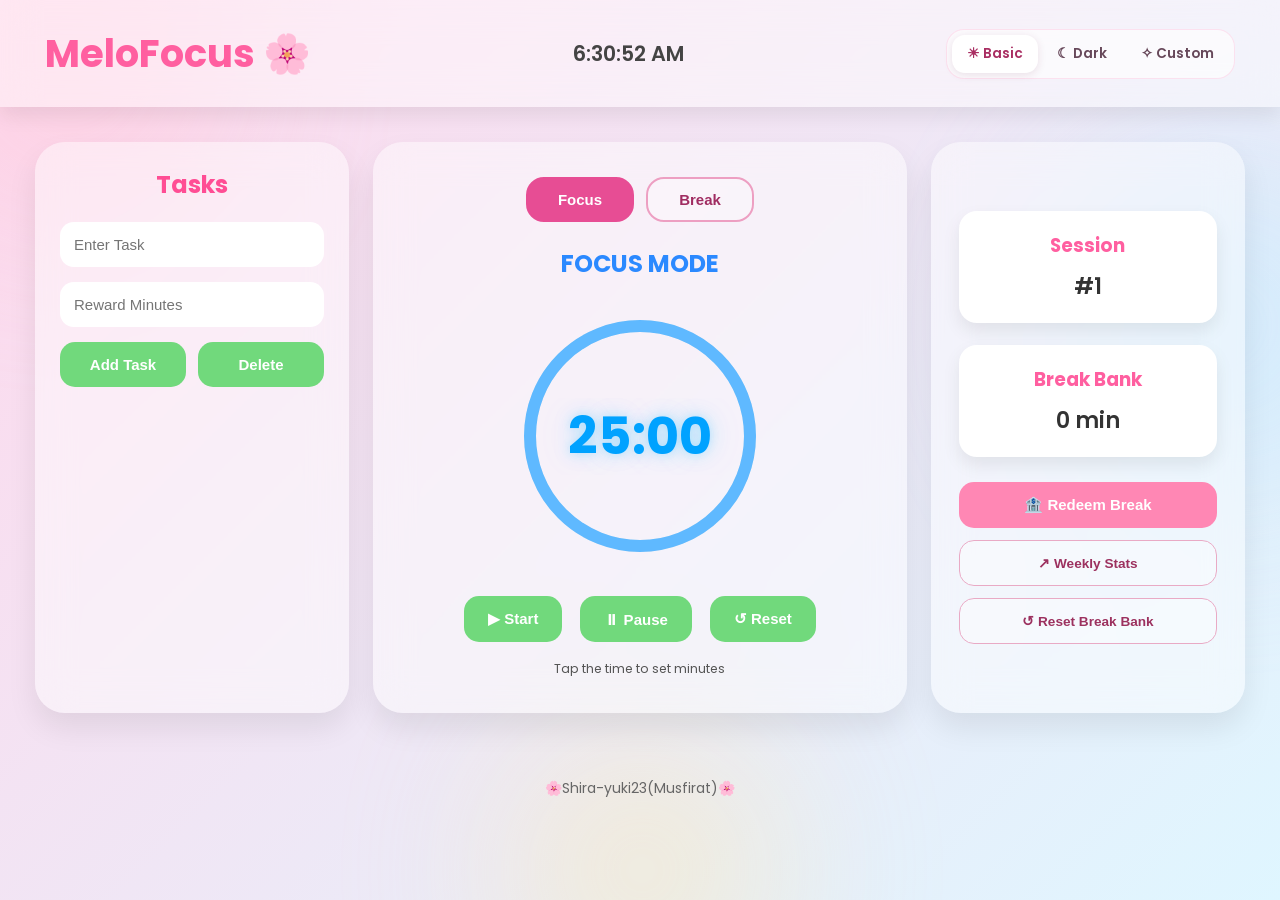
==== commit 576dd8cf: "Add weekly focus statistics and daily session reset" ====
--- a/index.html
+++ b/index.html
@@ -205,6 +205,8 @@
                 🏦 Redeem Break
 
             </button>
+            <button id="weeklyStatsBtn" type="button" class="reset-bank">↗ Weekly Stats</button>
+            <p id="historyNotice" role="status" hidden>History could not be saved. Browser storage may be full.</p>
             <button id="resetBankBtn" type="button" class="reset-bank">↺ Reset Break Bank</button>
 
         </section>
@@ -324,6 +326,7 @@
     </footer>
 
 
+    <script src="stats-tracker.js"></script>
     <script src="script.js"></script>
 
 </body>
